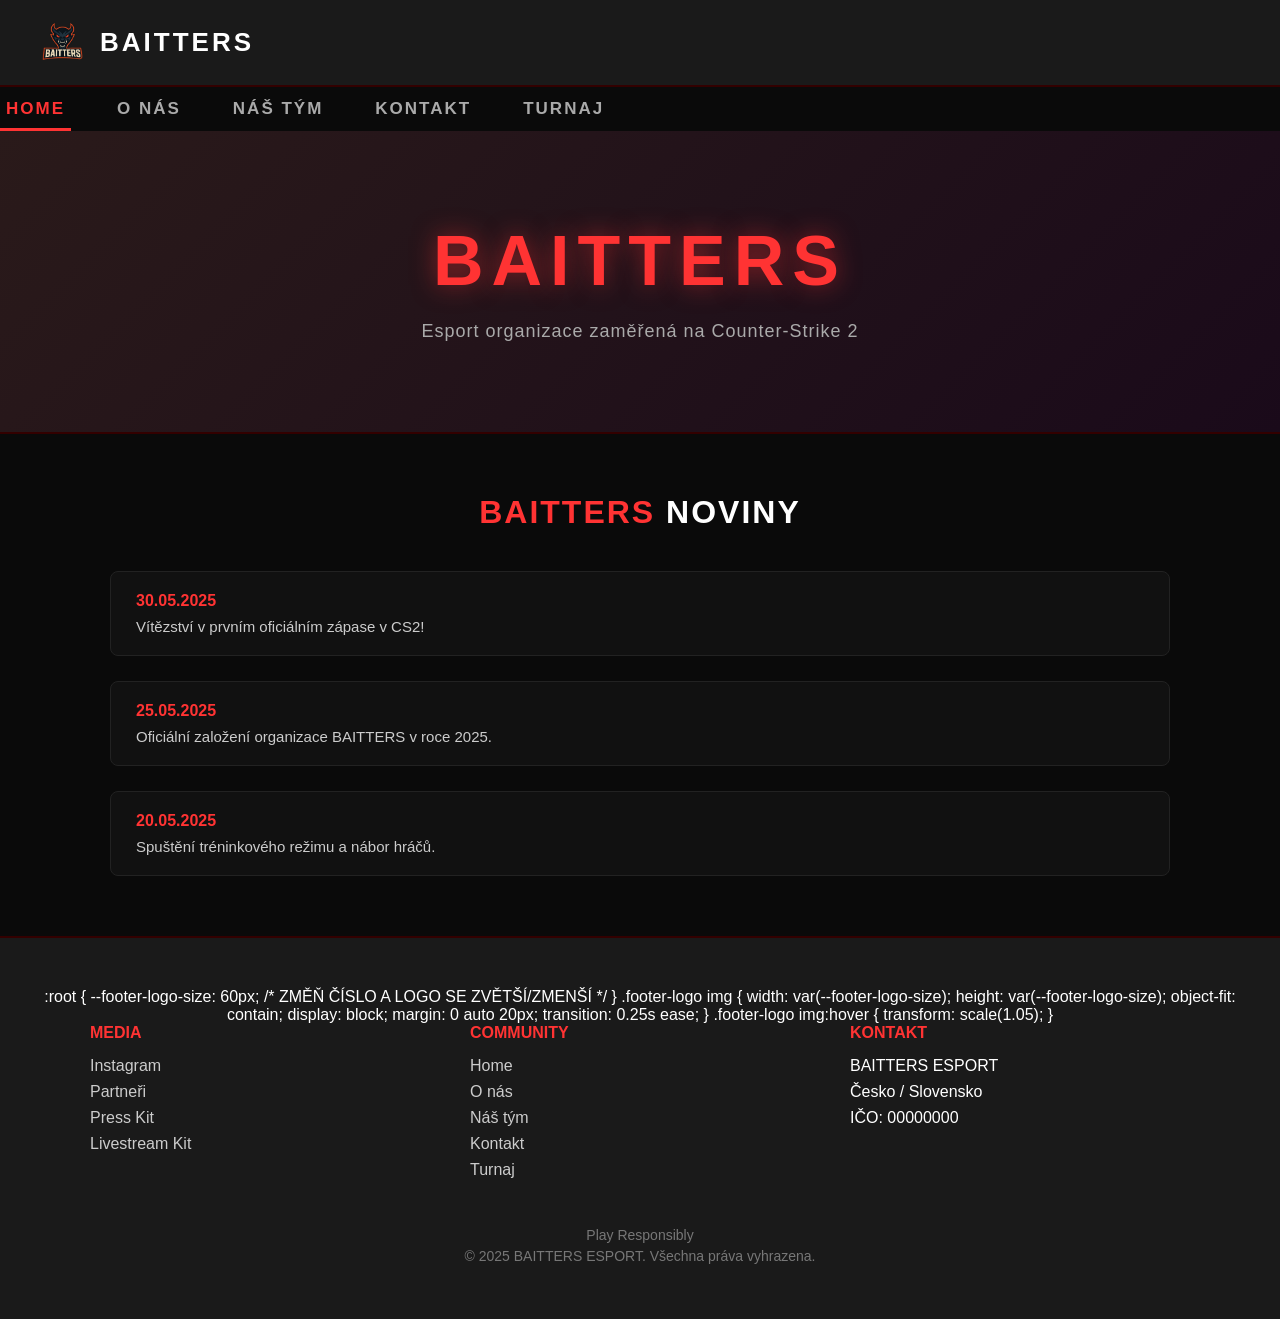
==== index.html @ f68f5445 "Update index.html" ====
<!DOCTYPE html>
<html lang="cs">
<head>
    <meta charset="UTF-8">
    <meta name="viewport" content="width=device-width, initial-scale=1.0">
    <title>BAITTERS – Esport Organizace</title>
    <link rel="stylesheet" href="style.css">
</head>
<body>

<!-- HLAVIČKA -->
<header class="top-header">
  <div class="header-left">
    <img src="1.png" class="header-logo" alt="BAITTERS Logo">
    <a href="index.html" class="header-name">BAITTERS</a>
  </div>
</header>

    <nav class="nav">
        <a href="index.html" class="active">Home</a>
        <a href="onas.html">O nás</a>
        <a href="tym.html">Náš tým</a>
        <a href="kontakt.html">Kontakt</a>
        <a href="turnaj.html">Turnaj</a>
    </nav>
</header>

<!-- HERO -->
<section class="hero">
    <div class="hero-content">
      
        <h1><span>BAITTERS</span></h1>
        <p>Esport organizace zaměřená na Counter‑Strike 2</p>
    </div>
</section>

<!-- NOVINY -->
<section class="news-section">
    <h2 class="news-title"><span>BAITTERS</span> NOVINY</h2>

    <div class="news-box">

        <div class="news-item">
            <h3>30.05.2025</h3>
            <p>Vítězství v prvním oficiálním zápase v CS2!</p>
        </div>

        <div class="news-item">
            <h3>25.05.2025</h3>
            <p>Oficiální založení organizace BAITTERS v roce 2025.</p>
        </div>

        <div class="news-item">
            <h3>20.05.2025</h3>
            <p>Spuštění tréninkového režimu a nábor hráčů.</p>
        </div>

    </div>
</section>
    
<!-- FOOTER -->
<footer class="footer">

:root {
    --footer-logo-size: 60px;   /* ZMĚŇ ČÍSLO A LOGO SE ZVĚTŠÍ/ZMENŠÍ */
}

.footer-logo img {
    width: var(--footer-logo-size);
    height: var(--footer-logo-size);
    object-fit: contain;
    display: block;
    margin: 0 auto 20px;
    transition: 0.25s ease;
}

.footer-logo img:hover {
    transform: scale(1.05);
}



  <div class="footer-columns">

    <div class="footer-col">
      <h3>MEDIA</h3>
      <p><a href="https://www.instagram.com/baitters_cs/" target="_blank">Instagram</a></p>
      <p><a href="#">Partneři</a></p>
      <p><a href="#">Press Kit</a></p>
      <p><a href="#">Livestream Kit</a></p>
    </div>

    <div class="footer-col">
      <h3>COMMUNITY</h3>
      <p><a href="index.html">Home</a></p>
      <p><a href="onas.html">O nás</a></p>
      <p><a href="tym.html">Náš tým</a></p>
      <p><a href="kontakt.html">Kontakt</a></p>
      <p><a href="turnaj.html">Turnaj</a></p>
    </div>

    <div class="footer-col">
      <h3>KONTAKT</h3>
      <p>BAITTERS ESPORT</p>
      <p>Česko / Slovensko</p>
      <p>IČO: 00000000</p>
    </div>

  </div>

  <div class="footer-bottom">
    <p>Play Responsibly</p>
    <p>© 2025 BAITTERS ESPORT. Všechna práva vyhrazena.</p>
  </div>

</footer>


</body>
</html>
---- style.css ----
/* RESET */
* {
    margin: 0;
    padding: 0;
    box-sizing: border-box;
}

body {
    background: #0a0a0a;
    color: #fff;
    font-family: -apple-system, BlinkMacSystemFont, 'Segoe UI', Roboto, sans-serif;
}

/* ----------------------------- */
/* HLAVIČKA */
/* ----------------------------- */

.top-header {
    background: #1a1a1a;
    padding: 20px 40px;
    display: flex;
    justify-content: space-between;
    align-items: center;
    border-bottom: 2px solid #330000;
}

.header-left {
    display: flex;
    align-items: center;
    gap: 15px;
}

.header-logo {
    width: 45px;     /* zvětšeno */
    height: 45px;    /* zvětšeno */
}

.header-name {
    font-size: 26px;       /* zvětšeno */
    font-weight: 900;
    letter-spacing: 3px;
    color: #fff;
    text-decoration: none;
}

/* NAVIGACE */
.nav {
    display: flex;
    gap: 40px; /* větší mezery */
}

.nav a {
    color: #aaa;
    text-decoration: none;
    font-size: 17px;        /* zvětšeno */
    font-weight: 800;
    letter-spacing: 2px;
    text-transform: uppercase;
    padding: 12px 6px;      /* větší klikací plocha */
    transition: 0.25s ease;
}

.nav a:hover {
    color: #ff3333;
    transform: translateY(-2px);
}

.nav a.active {
    color: #ff3333;
    border-bottom: 3px solid #ff3333;
    padding-bottom: 6px;
}

/* ----------------------------- */
/* HERO */
/* ----------------------------- */

.hero {
    background: linear-gradient(135deg, #2a1a1a 0%, #1a0a1a 100%);
    padding: 90px 30px;
    text-align: center;
    border-bottom: 2px solid #330000;
}

.hero h1 {
    font-size: 70px;
    font-weight: 900;
    color: #ff3333;
    letter-spacing: 8px;
    margin-bottom: 20px;
    text-shadow: 0 0 25px rgba(255, 51, 51, 0.5);
}

.hero p {
    font-size: 18px;
    color: #aaa;
    letter-spacing: 1px;
}

/* ----------------------------- */
/* NOVINY */
/* ----------------------------- */

.news-section {
    max-width: 1100px;
    margin: 60px auto;
    padding: 0 20px;
}

.news-title {
    text-align: center;
    font-size: 32px;
    font-weight: 900;
    margin-bottom: 40px;
    letter-spacing: 2px;
}

.news-title span {
    color: #ff3333;
}

.news-box {
    display: flex;
    flex-direction: column;
    gap: 25px;
}

.news-item {
    background: #111;
    border: 1px solid #222;
    padding: 20px 25px;
    border-radius: 8px;
    transition: 0.3s;
}

.news-item:hover {
    border-color: #ff3333;
    background: #1a1a1a;
}

.news-item h3 {
    font-size: 16px;
    color: #ff3333;
    margin-bottom: 8px;
}

.news-item p {
    font-size: 15px;
    color: #ccc;
}

/* ----------------------------- */
/* TURNAJOVÉ BANNERY */
/* ----------------------------- */

.tournaments-wrapper {
    max-width: 1100px;
    margin: 50px auto;
    padding: 0 20px;
    display: flex;
    flex-direction: column;
    gap: 25px;
}

.tournament-banner {
    background: #111;
    border: 1px solid #222;
    padding: 25px;
    border-radius: 10px;
    display: flex;
    justify-content: space-between;
    align-items: center;
    transition: 0.3s;
}

.tournament-banner:hover {
    border-color: #ff3333;
    background: #1a1a1a;
}

.tournament-left {
    display: flex;
    align-items: center;
    gap: 20px;
}

.tournament-icon {
    background: #ff3333;
    padding: 15px 20px;
    border-radius: 8px;
    font-weight: 900;
    font-size: 18px;
}

.tournament-text h3 {
    font-size: 20px;
    font-weight: 800;
}

.tournament-text p {
    font-size: 14px;
    color: #aaa;
}

.tournament-btn {
    background: #ff3333;
    color: white;
    border: none;
    padding: 12px 25px;
    border-radius: 6px;
    font-size: 12px;
    font-weight: 700;
    cursor: pointer;
    transition: 0.3s;
}

.tournament-btn:hover {
    background: #cc0000;
}

/* ----------------------------- */
/* PICK'EM BOX */
/* ----------------------------- */

.pickem-box {
    max-width: 900px;
    margin: 40px auto;
    background: #111;
    border: 1px solid #222;
    border-radius: 12px;
    padding: 35px;
    box-shadow: 0 0 25px rgba(0,0,0,0.4);
}

.pickem-title {
    text-align: center;
    font-size: 26px;
    font-weight: 900;
    color: #ff3333;
    margin-bottom: 30px;
}

.pickem-columns {
    display: grid;
    grid-template-columns: repeat(3, 1fr);
    gap: 25px;
    margin-bottom: 30px;
}

.pickem-col h3 {
    text-align: center;
    margin-bottom: 15px;
    font-size: 16px;
    color: #ff3333;
}

.pickem-slot {
    background: #1a1a1a;
    border: 2px dashed #333;
    border-radius: 6px;
    padding: 18px;
    min-height: 55px;
    display: flex;
    align-items: center;
    justify-content: center;
    cursor: pointer;
    transition: 0.3s;
}

.pickem-slot:hover {
    border-color: #ff3333;
    background: #2a1a1a;
}

.pickem-slot.drag-over {
    background: #ff3333;
    border-color: #ff3333;
}

.pickem-slot:empty::before {
    content: "Přetáhni tým";
    color: #666;
    font-size: 12px;
}

/* ----------------------------- */
/* TÝMY */
/* ----------------------------- */

.team-title {
    text-align: center;
    font-size: 18px;
    margin-bottom: 15px;
}

.team-list {
    display: grid;
    grid-template-columns: repeat(auto-fill, minmax(150px, 1fr));
    gap: 12px;
}

.team-btn {
    background: #1a1a1a;
    border: 1px solid #333;
    border-radius: 6px;
    padding: 15px;
    text-align: center;
    cursor: grab;
    transition: 0.3s;
}

.team-btn:hover {
    border-color: #ff3333;
    background: #2a1a1a;
}

.team-btn.dragging {
    opacity: 0.5;
    transform: scale(0.95);
}

/* ----------------------------- */
/* ULOŽIT */
/* ----------------------------- */

.save-btn {
    background: #ff3333;
    color: white;
    border: none;
    padding: 12px 30px;
    border-radius: 6px;
    font-size: 12px;
    font-weight: 700;
    cursor: pointer;
    display: block;
    margin: 25px auto 10px;
    transition: 0.3s;
}

.save-btn:hover {
    background: #cc0000;
}

.msg {
    text-align: center;
    color: #ff3333;
    font-size: 14px;
    margin-top: 10px;
}

/* ----------------------------- */
/* FOOTER — OPRAVENÝ A ZAROVNANÝ */
/* ----------------------------- */

:root {
    --footer-logo-size: 55px;   /* změň číslo a logo se zvětší/zmenší */
}

.footer {
    background: #1a1a1a;
    border-top: 2px solid #330000;
    padding: 50px 20px;
    text-align: center;
    margin-top: 60px;
}

.footer-logo img {
    width: var(--footer-logo-size);
    height: var(--footer-logo-size);
    margin-bottom: 20px;
    transition: 0.3s;
}

.footer-logo img:hover {
    transform: scale(1.05);
}

.footer-columns {
    max-width: 1100px;
    margin: 0 auto 40px;
    display: grid;
    grid-template-columns: repeat(3, 1fr);
    gap: 40px;
    text-align: left;
}

.footer-col h3 {
    font-size: 16px;
    font-weight: 800;
    color: #ff3333;
    margin-bottom: 15px;
}

.footer-col p {
    margin-bottom: 8px;
}

.footer-col a {
    color: #ccc;
    text-decoration: none;
    transition: 0.25s;
}

.footer-col a:hover {
    color: #ff3333;
    padding-left: 5px;
}

.footer-bottom {
    margin-top: 20px;
}

.footer-bottom p {
    color: #777;
    font-size: 14px;
    margin-bottom: 5px;
}

/* ----------------------------- */
/* TÝMOVÁ GRID */
/* ----------------------------- */

.team-section-title {
    text-align: center;
    font-size: 28px;
    font-weight: 900;
    color: #ff3333;
    margin: 40px 0 20px;
    letter-spacing: 3px;
}

.baitters-grid {
    display: grid;
    grid-template-columns: repeat(5, 1fr);
    gap: 20px;
    max-width: 1100px;
    margin: 0 auto 50px;
}

.baitters-grid img {
    width: 100%;
    height: 160px;
    object-fit: cover;
    border-radius: 8px;
    border: 2px solid #222;
    background: #111;
    transition: 0.3s;
}

.baitters-grid img:hover {
    border-color: #ff3333;
    transform: scale(1.03);
}
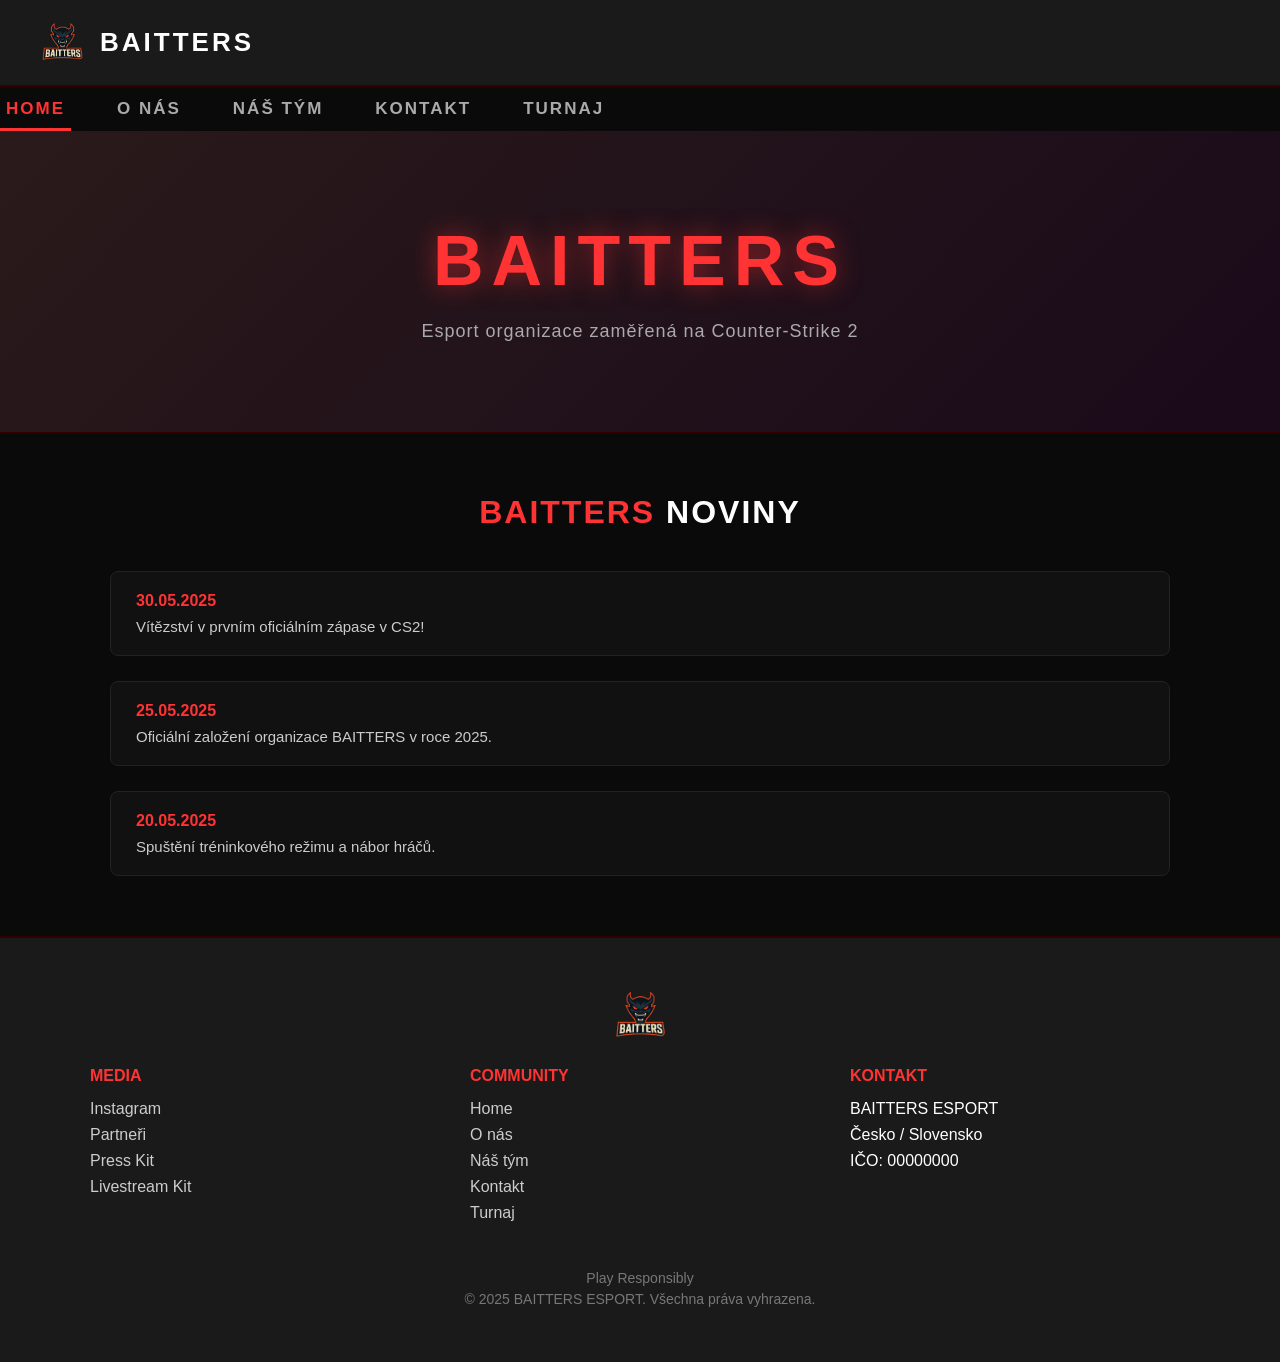
==== commit 92531ab5: "Update index.html" ====
--- a/index.html
+++ b/index.html
@@ -61,24 +61,9 @@
 <!-- FOOTER -->
 <footer class="footer">
 
-:root {
-    --footer-logo-size: 60px;   /* ZMĚŇ ČÍSLO A LOGO SE ZVĚTŠÍ/ZMENŠÍ */
-}
-
-.footer-logo img {
-    width: var(--footer-logo-size);
-    height: var(--footer-logo-size);
-    object-fit: contain;
-    display: block;
-    margin: 0 auto 20px;
-    transition: 0.25s ease;
-}
-
-.footer-logo img:hover {
-    transform: scale(1.05);
-}
-
-
+  <div class="footer-logo">
+    <img src="1.png" alt="BAITTERS Logo">
+  </div>
 
   <div class="footer-columns">
 
@@ -116,5 +101,6 @@
 </footer>
 
 
+
 </body>
 </html>
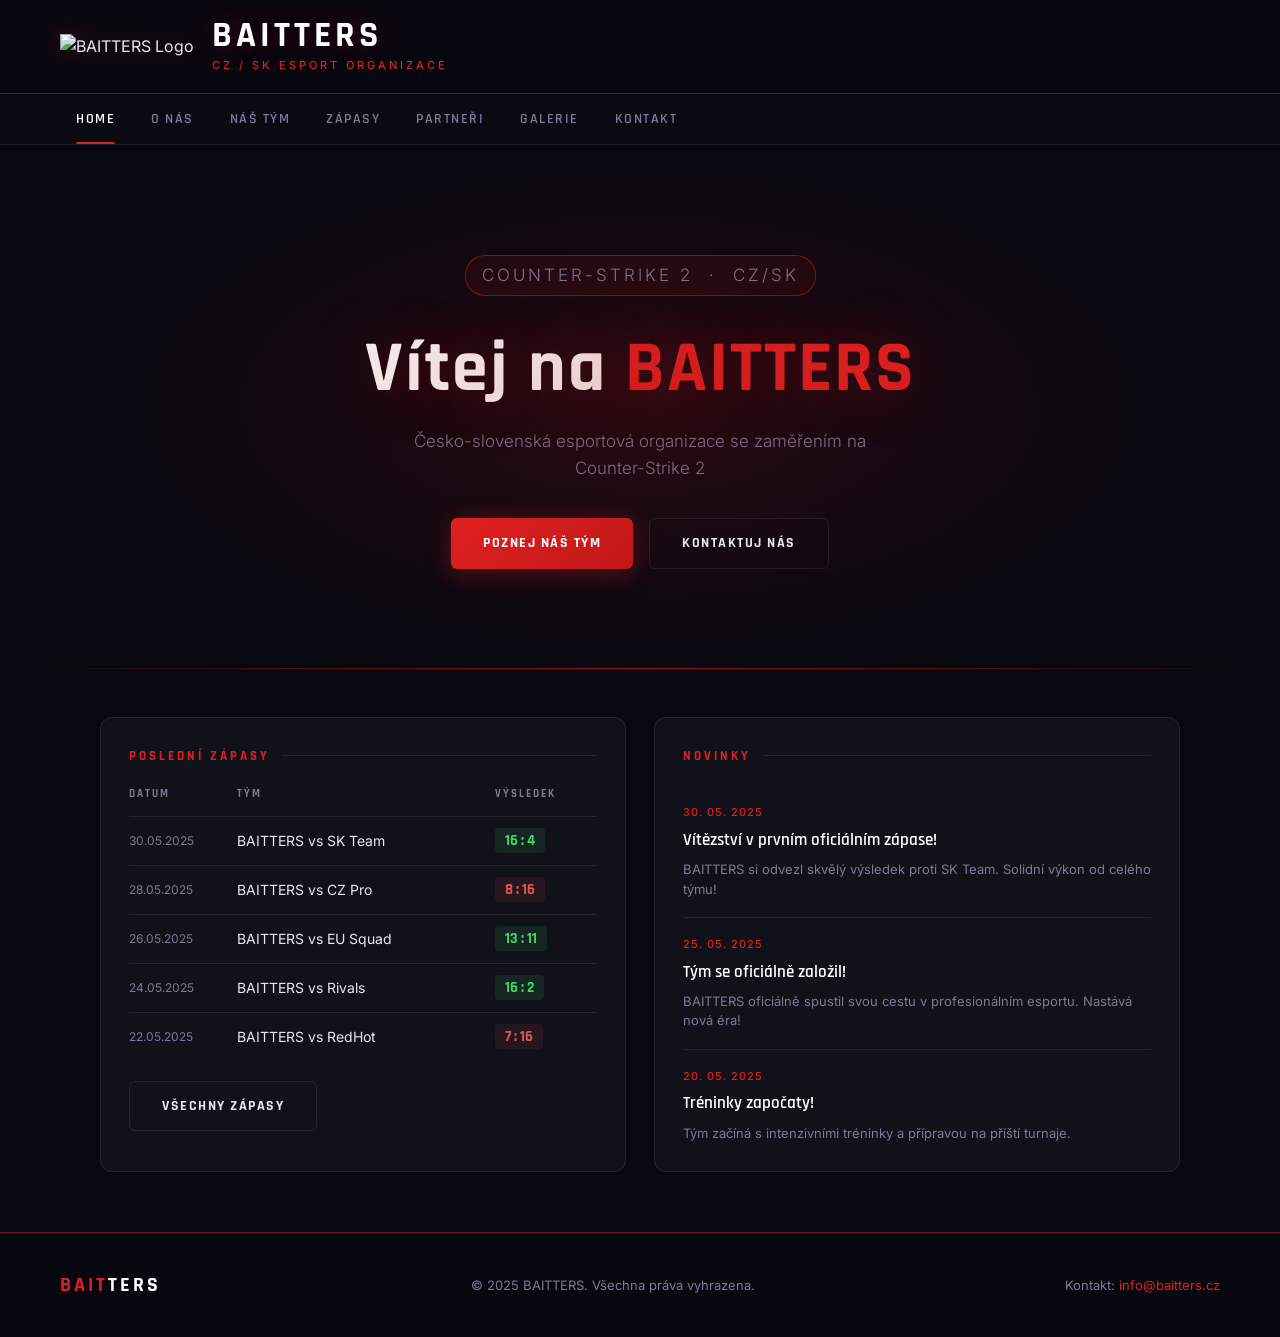
==== commit 5a1b0d8e: "Initial commit - BAITTERS esport web (modern redesign)" ====
--- a/index.html
+++ b/index.html
@@ -1,106 +1,124 @@
 <!DOCTYPE html>
 <html lang="cs">
 <head>
-    <meta charset="UTF-8">
-    <meta name="viewport" content="width=device-width, initial-scale=1.0">
-    <title>BAITTERS – Esport Organizace</title>
-    <link rel="stylesheet" href="style.css">
+  <meta charset="UTF-8">
+  <meta name="viewport" content="width=device-width, initial-scale=1.0">
+  <title>BAITTERS ESPORTS — Home</title>
+  <link rel="stylesheet" href="style.css">
 </head>
 <body>
 
 <!-- HLAVIČKA -->
 <header class="top-header">
-  <div class="header-left">
-    <img src="1.png" class="header-logo" alt="BAITTERS Logo">
-    <a href="index.html" class="header-name">BAITTERS</a>
+  <div class="logo-box">
+    <img src="logo.png" alt="BAITTERS Logo">
+  </div>
+  <div class="title-box">
+    <h1>BAITTERS</h1>
+    <p>CZ / SK Esport Organizace</p>
   </div>
 </header>
 
-    <nav class="nav">
-        <a href="index.html" class="active">Home</a>
-        <a href="onas.html">O nás</a>
-        <a href="tym.html">Náš tým</a>
-        <a href="kontakt.html">Kontakt</a>
-        <a href="turnaj.html">Turnaj</a>
-    </nav>
-</header>
+<!-- NAVIGACE -->
+<nav class="nav">
+  <a href="index.html" class="active">Home</a>
+  <a href="onas.html">O nás</a>
+  <a href="tym.html">Náš tým</a>
+  <a href="zapasy.html">Zápasy</a>
+  <a href="partneri.html">Partneři</a>
+  <a href="galerie.html">Galerie</a>
+  <a href="kontakt.html">Kontakt</a>
+</nav>
 
 <!-- HERO -->
-<section class="hero">
-    <div class="hero-content">
-      
-        <h1><span>BAITTERS</span></h1>
-        <p>Esport organizace zaměřená na Counter‑Strike 2</p>
+<section class="hero-section">
+  <div class="hero-content">
+    <p class="hero-label">Counter-Strike 2 &nbsp;·&nbsp; CZ/SK</p>
+    <h2>Vítej na <span>BAITTERS</span></h2>
+    <p>Česko-slovenská esportová organizace se zaměřením na Counter-Strike 2</p>
+    <div class="hero-buttons">
+      <a href="tym.html" class="btn btn-primary">Poznej náš tým</a>
+      <a href="kontakt.html" class="btn btn-secondary">Kontaktuj nás</a>
     </div>
+  </div>
 </section>
 
-<!-- NOVINY -->
-<section class="news-section">
-    <h2 class="news-title"><span>BAITTERS</span> NOVINY</h2>
+<!-- OBSAH — ZÁPASY + NOVINY -->
+<section class="main-content-layout">
 
-    <div class="news-box">
+  <!-- LEVÝ SLOUPEC — ZÁPASY -->
+  <div class="card">
+    <p class="section-title">Poslední zápasy</p>
+    <table class="matches-table">
+      <thead>
+        <tr>
+          <th>Datum</th>
+          <th>Tým</th>
+          <th>Výsledek</th>
+        </tr>
+      </thead>
+      <tbody>
+        <tr>
+          <td>30.05.2025</td>
+          <td>BAITTERS vs SK Team</td>
+          <td><span class="score-win">16 : 4</span></td>
+        </tr>
+        <tr>
+          <td>28.05.2025</td>
+          <td>BAITTERS vs CZ Pro</td>
+          <td><span class="score-loss">8 : 16</span></td>
+        </tr>
+        <tr>
+          <td>26.05.2025</td>
+          <td>BAITTERS vs EU Squad</td>
+          <td><span class="score-win">13 : 11</span></td>
+        </tr>
+        <tr>
+          <td>24.05.2025</td>
+          <td>BAITTERS vs Rivals</td>
+          <td><span class="score-win">16 : 2</span></td>
+        </tr>
+        <tr>
+          <td>22.05.2025</td>
+          <td>BAITTERS vs RedHot</td>
+          <td><span class="score-loss">7 : 16</span></td>
+        </tr>
+      </tbody>
+    </table>
+    <a href="zapasy.html" class="btn btn-secondary" style="margin-top:20px;">Všechny zápasy</a>
+  </div>
 
-        <div class="news-item">
-            <h3>30.05.2025</h3>
-            <p>Vítězství v prvním oficiálním zápase v CS2!</p>
-        </div>
+  <!-- PRAVÝ SLOUPEC — NOVINY -->
+  <div class="card">
+    <p class="section-title">Novinky</p>
 
-        <div class="news-item">
-            <h3>25.05.2025</h3>
-            <p>Oficiální založení organizace BAITTERS v roce 2025.</p>
-        </div>
+    <div class="news-item">
+      <div class="news-date">30. 05. 2025</div>
+      <h4>Vítězství v prvním oficiálním zápase!</h4>
+      <p>BAITTERS si odvezl skvělý výsledek proti SK Team. Solidní výkon od celého týmu!</p>
+    </div>
 
-        <div class="news-item">
-            <h3>20.05.2025</h3>
-            <p>Spuštění tréninkového režimu a nábor hráčů.</p>
-        </div>
+    <div class="news-item">
+      <div class="news-date">25. 05. 2025</div>
+      <h4>Tým se oficiálně založil!</h4>
+      <p>BAITTERS oficiálně spustil svou cestu v profesionálním esportu. Nastává nová éra!</p>
+    </div>
 
+    <div class="news-item">
+      <div class="news-date">20. 05. 2025</div>
+      <h4>Tréninky započaty!</h4>
+      <p>Tým začíná s intenzivními tréninky a přípravou na příští turnaje.</p>
     </div>
+  </div>
+
 </section>
-    
+
 <!-- FOOTER -->
 <footer class="footer">
-
-  <div class="footer-logo">
-    <img src="1.png" alt="BAITTERS Logo">
-  </div>
-
-  <div class="footer-columns">
-
-    <div class="footer-col">
-      <h3>MEDIA</h3>
-      <p><a href="https://www.instagram.com/baitters_cs/" target="_blank">Instagram</a></p>
-      <p><a href="#">Partneři</a></p>
-      <p><a href="#">Press Kit</a></p>
-      <p><a href="#">Livestream Kit</a></p>
-    </div>
-
-    <div class="footer-col">
-      <h3>COMMUNITY</h3>
-      <p><a href="index.html">Home</a></p>
-      <p><a href="onas.html">O nás</a></p>
-      <p><a href="tym.html">Náš tým</a></p>
-      <p><a href="kontakt.html">Kontakt</a></p>
-      <p><a href="turnaj.html">Turnaj</a></p>
-    </div>
-
-    <div class="footer-col">
-      <h3>KONTAKT</h3>
-      <p>BAITTERS ESPORT</p>
-      <p>Česko / Slovensko</p>
-      <p>IČO: 00000000</p>
-    </div>
-
-  </div>
-
-  <div class="footer-bottom">
-    <p>Play Responsibly</p>
-    <p>© 2025 BAITTERS ESPORT. Všechna práva vyhrazena.</p>
-  </div>
-
+  <div class="footer-brand"><span>BAIT</span>TERS</div>
+  <p>&copy; 2025 BAITTERS. Všechna práva vyhrazena.</p>
+  <p>Kontakt: <a href="mailto:info@baitters.cz">info@baitters.cz</a></p>
 </footer>
-
-
 
 </body>
 </html>
--- a/style.css
+++ b/style.css
@@ -1,453 +1,919 @@
-/* RESET */
-* {
-    margin: 0;
-    padding: 0;
-    box-sizing: border-box;
-}
+/* =============================================
+   BAITTERS ESPORTS — Modern Dark Theme
+   ============================================= */
+
+@import url('https://fonts.googleapis.com/css2?family=Rajdhani:wght@400;500;600;700&family=Inter:wght@300;400;500;600&display=swap');
+
+/* ---- RESET & BASE ---- */
+*, *::before, *::after {
+  margin: 0;
+  padding: 0;
+  box-sizing: border-box;
+}
+
+:root {
+  --red:        #e02020;
+  --red-dark:   #a01010;
+  --red-glow:   rgba(224, 32, 32, 0.35);
+  --bg:         #080810;
+  --bg-card:    rgba(255,255,255,0.04);
+  --bg-card-hv: rgba(255,255,255,0.08);
+  --border:     rgba(255,255,255,0.08);
+  --border-red: rgba(224,32,32,0.5);
+  --text:       #e8e8f0;
+  --text-muted: #7a7a9a;
+  --white:      #ffffff;
+}
+
+html { scroll-behavior: smooth; }
 
 body {
-    background: #0a0a0a;
-    color: #fff;
-    font-family: -apple-system, BlinkMacSystemFont, 'Segoe UI', Roboto, sans-serif;
-}
-
-/* ----------------------------- */
-/* HLAVIČKA */
-/* ----------------------------- */
-
+  font-family: 'Inter', 'Segoe UI', sans-serif;
+  background: var(--bg);
+  color: var(--text);
+  line-height: 1.6;
+  min-height: 100vh;
+  background-image:
+    radial-gradient(ellipse 80% 50% at 50% -20%, rgba(160,16,16,0.18) 0%, transparent 60%);
+}
+
+/* ---- SCROLLBAR ---- */
+::-webkit-scrollbar { width: 6px; }
+::-webkit-scrollbar-track { background: #0d0d18; }
+::-webkit-scrollbar-thumb { background: var(--red-dark); border-radius: 3px; }
+
+/* ---- HEADER ---- */
 .top-header {
-    background: #1a1a1a;
-    padding: 20px 40px;
-    display: flex;
-    justify-content: space-between;
-    align-items: center;
-    border-bottom: 2px solid #330000;
-}
-
-.header-left {
-    display: flex;
-    align-items: center;
-    gap: 15px;
-}
-
-.header-logo {
-    width: 45px;     /* zvětšeno */
-    height: 45px;    /* zvětšeno */
-}
-
-.header-name {
-    font-size: 26px;       /* zvětšeno */
-    font-weight: 900;
-    letter-spacing: 3px;
-    color: #fff;
-    text-decoration: none;
-}
-
-/* NAVIGACE */
+  display: flex;
+  align-items: center;
+  padding: 18px 60px;
+  background: rgba(8,8,16,0.85);
+  backdrop-filter: blur(12px);
+  border-bottom: 1px solid var(--border-red);
+  position: sticky;
+  top: 0;
+  z-index: 100;
+}
+
+.logo-box img {
+  height: 56px;
+  filter: drop-shadow(0 0 12px var(--red-glow));
+  transition: filter 0.3s;
+}
+.logo-box img:hover { filter: drop-shadow(0 0 22px rgba(224,32,32,0.7)); }
+
+.title-box { margin-left: 18px; }
+
+.title-box h1 {
+  font-family: 'Rajdhani', sans-serif;
+  font-size: 36px;
+  font-weight: 700;
+  color: var(--white);
+  letter-spacing: 4px;
+  line-height: 1;
+  text-shadow: 0 0 30px var(--red-glow);
+}
+
+.title-box p {
+  font-size: 11px;
+  font-weight: 500;
+  letter-spacing: 3px;
+  color: var(--red);
+  text-transform: uppercase;
+  margin-top: 3px;
+}
+
+/* ---- NAVIGATION ---- */
 .nav {
-    display: flex;
-    gap: 40px; /* větší mezery */
+  display: flex;
+  align-items: center;
+  padding: 0 60px;
+  gap: 4px;
+  background: rgba(12,12,20,0.9);
+  backdrop-filter: blur(8px);
+  border-bottom: 1px solid var(--border);
 }
 
 .nav a {
-    color: #aaa;
-    text-decoration: none;
-    font-size: 17px;        /* zvětšeno */
-    font-weight: 800;
-    letter-spacing: 2px;
-    text-transform: uppercase;
-    padding: 12px 6px;      /* větší klikací plocha */
-    transition: 0.25s ease;
-}
-
-.nav a:hover {
-    color: #ff3333;
-    transform: translateY(-2px);
-}
+  color: var(--text-muted);
+  text-decoration: none;
+  font-family: 'Rajdhani', sans-serif;
+  font-size: 14px;
+  font-weight: 600;
+  letter-spacing: 1.5px;
+  text-transform: uppercase;
+  padding: 14px 16px;
+  position: relative;
+  transition: color 0.25s;
+}
+
+.nav a::after {
+  content: '';
+  position: absolute;
+  bottom: 0;
+  left: 16px;
+  right: 16px;
+  height: 2px;
+  background: var(--red);
+  transform: scaleX(0);
+  transition: transform 0.25s ease;
+  border-radius: 2px 2px 0 0;
+}
+
+.nav a:hover { color: var(--white); }
+.nav a:hover::after { transform: scaleX(1); }
 
 .nav a.active {
-    color: #ff3333;
-    border-bottom: 3px solid #ff3333;
-    padding-bottom: 6px;
-}
-
-/* ----------------------------- */
-/* HERO */
-/* ----------------------------- */
-
-.hero {
-    background: linear-gradient(135deg, #2a1a1a 0%, #1a0a1a 100%);
-    padding: 90px 30px;
-    text-align: center;
-    border-bottom: 2px solid #330000;
-}
-
-.hero h1 {
-    font-size: 70px;
-    font-weight: 900;
-    color: #ff3333;
-    letter-spacing: 8px;
-    margin-bottom: 20px;
-    text-shadow: 0 0 25px rgba(255, 51, 51, 0.5);
-}
-
-.hero p {
-    font-size: 18px;
-    color: #aaa;
-    letter-spacing: 1px;
-}
-
-/* ----------------------------- */
-/* NOVINY */
-/* ----------------------------- */
-
-.news-section {
-    max-width: 1100px;
-    margin: 60px auto;
-    padding: 0 20px;
-}
-
-.news-title {
-    text-align: center;
-    font-size: 32px;
-    font-weight: 900;
-    margin-bottom: 40px;
-    letter-spacing: 2px;
-}
-
-.news-title span {
-    color: #ff3333;
-}
-
-.news-box {
-    display: flex;
-    flex-direction: column;
-    gap: 25px;
-}
-
+  color: var(--white);
+}
+.nav a.active::after { transform: scaleX(1); }
+
+/* ---- HERO ---- */
+.hero-section {
+  position: relative;
+  padding: 110px 60px 100px;
+  text-align: center;
+  overflow: hidden;
+}
+
+.hero-section::before {
+  content: '';
+  position: absolute;
+  inset: 0;
+  background:
+    radial-gradient(ellipse 60% 70% at 50% 50%, rgba(160,16,16,0.22) 0%, transparent 70%);
+  pointer-events: none;
+}
+
+.hero-section::after {
+  content: '';
+  position: absolute;
+  bottom: 0;
+  left: 0;
+  right: 0;
+  height: 1px;
+  background: linear-gradient(90deg, transparent, var(--red-dark), transparent);
+}
+
+.hero-label {
+  display: inline-block;
+  font-size: 11px;
+  font-weight: 600;
+  letter-spacing: 3px;
+  text-transform: uppercase;
+  color: var(--red);
+  border: 1px solid var(--border-red);
+  padding: 6px 16px;
+  border-radius: 20px;
+  margin-bottom: 24px;
+  background: rgba(224,32,32,0.07);
+}
+
+.hero-content h2 {
+  font-family: 'Rajdhani', sans-serif;
+  font-size: 72px;
+  font-weight: 700;
+  line-height: 1.05;
+  letter-spacing: 2px;
+  color: var(--white);
+  margin-bottom: 20px;
+  text-shadow: 0 0 60px var(--red-glow);
+}
+
+.hero-content h2 span { color: var(--red); }
+
+.hero-content p {
+  font-size: 17px;
+  color: var(--text-muted);
+  max-width: 520px;
+  margin: 0 auto 36px;
+  font-weight: 300;
+}
+
+.hero-buttons {
+  display: flex;
+  gap: 16px;
+  justify-content: center;
+  flex-wrap: wrap;
+}
+
+/* ---- BUTTONS ---- */
+.btn {
+  padding: 13px 32px;
+  border-radius: 6px;
+  font-family: 'Rajdhani', sans-serif;
+  font-size: 14px;
+  font-weight: 700;
+  letter-spacing: 1.5px;
+  text-transform: uppercase;
+  text-decoration: none;
+  display: inline-flex;
+  align-items: center;
+  gap: 8px;
+  cursor: pointer;
+  border: none;
+  transition: all 0.25s;
+  position: relative;
+  overflow: hidden;
+}
+
+.btn-primary {
+  background: linear-gradient(135deg, var(--red), #c01818);
+  color: #fff;
+  box-shadow: 0 4px 24px rgba(224,32,32,0.35);
+}
+.btn-primary:hover {
+  background: linear-gradient(135deg, #f03030, var(--red));
+  box-shadow: 0 6px 32px rgba(224,32,32,0.55);
+  transform: translateY(-2px);
+}
+
+.btn-secondary {
+  background: transparent;
+  color: var(--text);
+  border: 1px solid var(--border);
+}
+.btn-secondary:hover {
+  border-color: var(--red);
+  color: var(--red);
+  transform: translateY(-2px);
+}
+
+/* ---- MAIN 2-COLUMN LAYOUT ---- */
+.main-content-layout {
+  display: grid;
+  grid-template-columns: 1fr 1fr;
+  gap: 28px;
+  max-width: 1200px;
+  margin: 48px auto;
+  padding: 0 60px;
+}
+
+/* ---- SECTION TITLES ---- */
+.section-title {
+  font-family: 'Rajdhani', sans-serif;
+  font-size: 13px;
+  font-weight: 700;
+  letter-spacing: 3px;
+  text-transform: uppercase;
+  color: var(--red);
+  margin-bottom: 20px;
+  display: flex;
+  align-items: center;
+  gap: 12px;
+}
+.section-title::after {
+  content: '';
+  flex: 1;
+  height: 1px;
+  background: var(--border);
+}
+
+/* ---- CARD ---- */
+.card {
+  background: var(--bg-card);
+  border: 1px solid var(--border);
+  border-radius: 12px;
+  padding: 28px;
+  transition: border-color 0.25s, background 0.25s;
+}
+.card:hover {
+  border-color: var(--border-red);
+  background: var(--bg-card-hv);
+}
+
+/* ---- MATCHES TABLE ---- */
+.matches-table {
+  width: 100%;
+  border-collapse: collapse;
+  font-size: 14px;
+}
+
+.matches-table thead th {
+  font-family: 'Rajdhani', sans-serif;
+  font-size: 11px;
+  font-weight: 700;
+  letter-spacing: 2px;
+  text-transform: uppercase;
+  color: var(--text-muted);
+  padding: 0 0 12px;
+  text-align: left;
+  border-bottom: 1px solid var(--border);
+}
+
+.matches-table tbody tr {
+  border-bottom: 1px solid var(--border);
+  transition: background 0.2s;
+}
+.matches-table tbody tr:last-child { border-bottom: none; }
+.matches-table tbody tr:hover { background: rgba(255,255,255,0.03); }
+
+.matches-table tbody td {
+  padding: 12px 0;
+  color: var(--text);
+}
+
+.matches-table tbody td:first-child { color: var(--text-muted); font-size: 12px; }
+
+.score-win {
+  font-family: 'Rajdhani', sans-serif;
+  font-weight: 700;
+  font-size: 15px;
+  color: #3cd66e;
+  background: rgba(60,214,110,0.1);
+  padding: 3px 10px;
+  border-radius: 4px;
+}
+
+.score-loss {
+  font-family: 'Rajdhani', sans-serif;
+  font-weight: 700;
+  font-size: 15px;
+  color: #e05555;
+  background: rgba(224,85,85,0.1);
+  padding: 3px 10px;
+  border-radius: 4px;
+}
+
+/* ---- NEWS ---- */
 .news-item {
-    background: #111;
-    border: 1px solid #222;
-    padding: 20px 25px;
-    border-radius: 8px;
-    transition: 0.3s;
-}
-
-.news-item:hover {
-    border-color: #ff3333;
-    background: #1a1a1a;
-}
-
-.news-item h3 {
-    font-size: 16px;
-    color: #ff3333;
-    margin-bottom: 8px;
+  padding: 18px 0;
+  border-bottom: 1px solid var(--border);
+}
+.news-item:last-child { border-bottom: none; padding-bottom: 0; }
+.news-item:first-child { padding-top: 0; }
+
+.news-date {
+  font-size: 11px;
+  font-weight: 500;
+  letter-spacing: 1px;
+  color: var(--red);
+  margin-bottom: 5px;
+  text-transform: uppercase;
+}
+
+.news-item h4 {
+  font-family: 'Rajdhani', sans-serif;
+  font-size: 17px;
+  font-weight: 600;
+  color: var(--white);
+  margin-bottom: 6px;
 }
 
 .news-item p {
-    font-size: 15px;
-    color: #ccc;
-}
-
-/* ----------------------------- */
-/* TURNAJOVÉ BANNERY */
-/* ----------------------------- */
-
-.tournaments-wrapper {
-    max-width: 1100px;
-    margin: 50px auto;
-    padding: 0 20px;
-    display: flex;
-    flex-direction: column;
-    gap: 25px;
-}
-
-.tournament-banner {
-    background: #111;
-    border: 1px solid #222;
-    padding: 25px;
-    border-radius: 10px;
-    display: flex;
-    justify-content: space-between;
-    align-items: center;
-    transition: 0.3s;
-}
-
-.tournament-banner:hover {
-    border-color: #ff3333;
-    background: #1a1a1a;
-}
-
-.tournament-left {
-    display: flex;
-    align-items: center;
-    gap: 20px;
-}
-
-.tournament-icon {
-    background: #ff3333;
-    padding: 15px 20px;
-    border-radius: 8px;
-    font-weight: 900;
-    font-size: 18px;
-}
-
-.tournament-text h3 {
-    font-size: 20px;
-    font-weight: 800;
-}
-
-.tournament-text p {
-    font-size: 14px;
-    color: #aaa;
-}
-
-.tournament-btn {
-    background: #ff3333;
-    color: white;
-    border: none;
-    padding: 12px 25px;
-    border-radius: 6px;
-    font-size: 12px;
-    font-weight: 700;
-    cursor: pointer;
-    transition: 0.3s;
-}
-
-.tournament-btn:hover {
-    background: #cc0000;
-}
-
-/* ----------------------------- */
-/* PICK'EM BOX */
-/* ----------------------------- */
-
-.pickem-box {
-    max-width: 900px;
-    margin: 40px auto;
-    background: #111;
-    border: 1px solid #222;
-    border-radius: 12px;
-    padding: 35px;
-    box-shadow: 0 0 25px rgba(0,0,0,0.4);
-}
-
-.pickem-title {
-    text-align: center;
-    font-size: 26px;
-    font-weight: 900;
-    color: #ff3333;
-    margin-bottom: 30px;
-}
-
-.pickem-columns {
-    display: grid;
-    grid-template-columns: repeat(3, 1fr);
-    gap: 25px;
-    margin-bottom: 30px;
-}
-
-.pickem-col h3 {
-    text-align: center;
-    margin-bottom: 15px;
-    font-size: 16px;
-    color: #ff3333;
-}
-
-.pickem-slot {
-    background: #1a1a1a;
-    border: 2px dashed #333;
-    border-radius: 6px;
-    padding: 18px;
-    min-height: 55px;
-    display: flex;
-    align-items: center;
-    justify-content: center;
-    cursor: pointer;
-    transition: 0.3s;
-}
-
-.pickem-slot:hover {
-    border-color: #ff3333;
-    background: #2a1a1a;
-}
-
-.pickem-slot.drag-over {
-    background: #ff3333;
-    border-color: #ff3333;
-}
-
-.pickem-slot:empty::before {
-    content: "Přetáhni tým";
-    color: #666;
-    font-size: 12px;
-}
-
-/* ----------------------------- */
-/* TÝMY */
-/* ----------------------------- */
-
-.team-title {
-    text-align: center;
-    font-size: 18px;
-    margin-bottom: 15px;
-}
-
-.team-list {
-    display: grid;
-    grid-template-columns: repeat(auto-fill, minmax(150px, 1fr));
-    gap: 12px;
-}
-
-.team-btn {
-    background: #1a1a1a;
-    border: 1px solid #333;
-    border-radius: 6px;
-    padding: 15px;
-    text-align: center;
-    cursor: grab;
-    transition: 0.3s;
-}
-
-.team-btn:hover {
-    border-color: #ff3333;
-    background: #2a1a1a;
-}
-
-.team-btn.dragging {
-    opacity: 0.5;
-    transform: scale(0.95);
-}
-
-/* ----------------------------- */
-/* ULOŽIT */
-/* ----------------------------- */
-
-.save-btn {
-    background: #ff3333;
-    color: white;
-    border: none;
-    padding: 12px 30px;
-    border-radius: 6px;
-    font-size: 12px;
-    font-weight: 700;
-    cursor: pointer;
-    display: block;
-    margin: 25px auto 10px;
-    transition: 0.3s;
-}
-
-.save-btn:hover {
-    background: #cc0000;
-}
-
-.msg {
-    text-align: center;
-    color: #ff3333;
-    font-size: 14px;
-    margin-top: 10px;
-}
-
-/* ----------------------------- */
-/* FOOTER — OPRAVENÝ A ZAROVNANÝ */
-/* ----------------------------- */
-
-:root {
-    --footer-logo-size: 55px;   /* změň číslo a logo se zvětší/zmenší */
-}
-
+  font-size: 13px;
+  color: var(--text-muted);
+  line-height: 1.5;
+}
+
+/* ---- GENERAL MAIN-CONTENT ---- */
+.main-content {
+  padding: 48px 60px;
+  max-width: 1200px;
+  margin: 0 auto;
+}
+
+.main-content h2 {
+  font-family: 'Rajdhani', sans-serif;
+  font-size: 38px;
+  font-weight: 700;
+  letter-spacing: 1px;
+  color: var(--white);
+  margin-bottom: 32px;
+  position: relative;
+  padding-bottom: 14px;
+}
+.main-content h2::after {
+  content: '';
+  position: absolute;
+  bottom: 0;
+  left: 0;
+  width: 48px;
+  height: 3px;
+  background: var(--red);
+  border-radius: 2px;
+}
+
+/* ---- CONTENT BOX ---- */
+.content-box {
+  background: var(--bg-card);
+  border: 1px solid var(--border);
+  border-left: 3px solid var(--red);
+  border-radius: 8px;
+  padding: 24px;
+  margin-bottom: 20px;
+}
+.content-box h3 {
+  font-family: 'Rajdhani', sans-serif;
+  font-size: 18px;
+  font-weight: 700;
+  color: var(--red);
+  margin-bottom: 10px;
+  letter-spacing: 1px;
+}
+.content-box p { color: var(--text-muted); font-size: 14px; }
+.content-box a { color: var(--red); text-decoration: none; }
+.content-box a:hover { text-decoration: underline; }
+
+/* ---- GALLERY ---- */
+.gallery-grid {
+  display: grid;
+  grid-template-columns: repeat(auto-fill, minmax(240px, 1fr));
+  gap: 16px;
+  margin-top: 24px;
+}
+
+.gallery-item {
+  background: var(--bg-card);
+  border: 1px solid var(--border);
+  border-radius: 10px;
+  height: 220px;
+  display: flex;
+  align-items: center;
+  justify-content: center;
+  font-size: 44px;
+  color: var(--text-muted);
+  transition: border-color 0.25s, transform 0.25s;
+  cursor: pointer;
+}
+.gallery-item:hover {
+  border-color: var(--border-red);
+  transform: scale(1.02);
+}
+
+/* ---- CONTACT ---- */
+.contact-section {
+  display: grid;
+  grid-template-columns: repeat(auto-fit, minmax(280px, 1fr));
+  gap: 24px;
+  margin-top: 32px;
+}
+
+.contact-box {
+  background: var(--bg-card);
+  border: 1px solid var(--border);
+  border-radius: 12px;
+  padding: 28px;
+  transition: border-color 0.25s;
+}
+.contact-box:hover { border-color: var(--border-red); }
+
+.contact-box h3 {
+  font-family: 'Rajdhani', sans-serif;
+  font-size: 18px;
+  font-weight: 700;
+  color: var(--white);
+  margin-bottom: 14px;
+  display: flex;
+  align-items: center;
+  gap: 10px;
+}
+
+.contact-box p { font-size: 14px; color: var(--text-muted); }
+.contact-box a { color: var(--red); text-decoration: none; }
+.contact-box a:hover { text-decoration: underline; }
+
+.contact-form {
+  display: flex;
+  flex-direction: column;
+  gap: 12px;
+}
+
+.contact-form input,
+.contact-form textarea {
+  background: rgba(255,255,255,0.04);
+  border: 1px solid var(--border);
+  border-radius: 8px;
+  color: var(--text);
+  padding: 12px 16px;
+  font-family: 'Inter', sans-serif;
+  font-size: 14px;
+  transition: border-color 0.2s, background 0.2s;
+  resize: vertical;
+}
+.contact-form input::placeholder,
+.contact-form textarea::placeholder { color: var(--text-muted); }
+
+.contact-form input:focus,
+.contact-form textarea:focus {
+  outline: none;
+  border-color: var(--red);
+  background: rgba(255,255,255,0.06);
+}
+
+/* ---- TEAM GRID ---- */
+.team-section {
+  padding: 48px 60px;
+}
+.team-section h2 {
+  font-family: 'Rajdhani', sans-serif;
+  font-size: 38px;
+  font-weight: 700;
+  color: var(--white);
+  margin-bottom: 32px;
+  position: relative;
+  padding-bottom: 14px;
+}
+.team-section h2::after {
+  content: '';
+  position: absolute;
+  bottom: 0;
+  left: 0;
+  width: 48px;
+  height: 3px;
+  background: var(--red);
+  border-radius: 2px;
+}
+
+.team-grid {
+  display: grid;
+  grid-template-columns: repeat(auto-fill, minmax(260px, 1fr));
+  gap: 24px;
+}
+
+.player {
+  background: var(--bg-card);
+  border: 1px solid var(--border);
+  border-radius: 12px;
+  overflow: hidden;
+  transition: border-color 0.25s, transform 0.3s;
+}
+.player:hover {
+  border-color: var(--border-red);
+  transform: translateY(-6px);
+}
+
+.player-top {
+  background: var(--red);
+  color: #fff;
+  text-align: center;
+  padding: 8px;
+  font-family: 'Rajdhani', sans-serif;
+  font-size: 13px;
+  font-weight: 700;
+  letter-spacing: 2px;
+  text-transform: uppercase;
+}
+
+.player-photo {
+  width: 100%;
+  height: 260px;
+  object-fit: contain;
+  background: rgba(160,16,16,0.1);
+}
+
+.player-info {
+  padding: 20px;
+}
+.player-info h3 {
+  font-family: 'Rajdhani', sans-serif;
+  font-size: 20px;
+  color: var(--red);
+  margin-bottom: 8px;
+  font-weight: 700;
+}
+.player-info p {
+  font-size: 13px;
+  color: var(--text-muted);
+  margin: 4px 0;
+}
+
+/* ---- FOOTER ---- */
 .footer {
-    background: #1a1a1a;
-    border-top: 2px solid #330000;
-    padding: 50px 20px;
-    text-align: center;
-    margin-top: 60px;
-}
-
-.footer-logo img {
-    width: var(--footer-logo-size);
-    height: var(--footer-logo-size);
-    margin-bottom: 20px;
-    transition: 0.3s;
-}
-
-.footer-logo img:hover {
-    transform: scale(1.05);
-}
-
-.footer-columns {
-    max-width: 1100px;
-    margin: 0 auto 40px;
-    display: grid;
-    grid-template-columns: repeat(3, 1fr);
-    gap: 40px;
-    text-align: left;
-}
-
-.footer-col h3 {
-    font-size: 16px;
-    font-weight: 800;
-    color: #ff3333;
-    margin-bottom: 15px;
-}
-
-.footer-col p {
-    margin-bottom: 8px;
-}
-
-.footer-col a {
-    color: #ccc;
-    text-decoration: none;
-    transition: 0.25s;
-}
-
-.footer-col a:hover {
-    color: #ff3333;
-    padding-left: 5px;
-}
-
-.footer-bottom {
-    margin-top: 20px;
-}
-
-.footer-bottom p {
-    color: #777;
-    font-size: 14px;
-    margin-bottom: 5px;
-}
-
-/* ----------------------------- */
-/* TÝMOVÁ GRID */
-/* ----------------------------- */
-
-.team-section-title {
-    text-align: center;
-    font-size: 28px;
-    font-weight: 900;
-    color: #ff3333;
-    margin: 40px 0 20px;
-    letter-spacing: 3px;
-}
-
-.baitters-grid {
-    display: grid;
-    grid-template-columns: repeat(5, 1fr);
-    gap: 20px;
-    max-width: 1100px;
-    margin: 0 auto 50px;
-}
-
-.baitters-grid img {
-    width: 100%;
-    height: 160px;
-    object-fit: cover;
-    border-radius: 8px;
-    border: 2px solid #222;
-    background: #111;
-    transition: 0.3s;
-}
-
-.baitters-grid img:hover {
-    border-color: #ff3333;
-    transform: scale(1.03);
-}
+  background: rgba(8,8,16,0.95);
+  border-top: 1px solid var(--border-red);
+  padding: 36px 60px;
+  margin-top: 60px;
+  display: flex;
+  align-items: center;
+  justify-content: space-between;
+  flex-wrap: wrap;
+  gap: 12px;
+}
+
+.footer-brand {
+  font-family: 'Rajdhani', sans-serif;
+  font-size: 20px;
+  font-weight: 700;
+  color: var(--white);
+  letter-spacing: 3px;
+}
+.footer-brand span { color: var(--red); }
+
+.footer p {
+  font-size: 13px;
+  color: var(--text-muted);
+}
+.footer a { color: var(--red); text-decoration: none; }
+.footer a:hover { text-decoration: underline; }
+
+/* ---- RESPONSIVE ---- */
+@media (max-width: 900px) {
+  .main-content-layout { grid-template-columns: 1fr; padding: 0 24px; }
+  .main-content { padding: 32px 24px; }
+  .team-section { padding: 32px 24px; }
+  .top-header { padding: 14px 24px; }
+  .nav { padding: 0 12px; gap: 0; overflow-x: auto; }
+  .hero-section { padding: 64px 24px 56px; }
+  .hero-content h2 { font-size: 46px; }
+  .footer { padding: 28px 24px; }
+}
+
+@media (max-width: 600px) {
+  .top-header { flex-direction: column; gap: 10px; text-align: center; }
+  .title-box { margin-left: 0; }
+  .title-box h1 { font-size: 28px; }
+  .hero-content h2 { font-size: 36px; }
+  .hero-buttons { flex-direction: column; align-items: center; }
+  .nav a { font-size: 12px; padding: 12px 10px; }
+  .footer { flex-direction: column; text-align: center; }
+}
+
+/* =============================================
+   ZÁPASY — statistiky & badge
+   ============================================= */
+
+.match-stats-row {
+  display: grid;
+  grid-template-columns: repeat(4, 1fr);
+  gap: 16px;
+  margin-bottom: 28px;
+}
+
+.stat-box {
+  background: var(--bg-card);
+  border: 1px solid var(--border);
+  border-radius: 10px;
+  padding: 20px;
+  text-align: center;
+  transition: border-color 0.25s;
+}
+.stat-box:hover { border-color: var(--border-red); }
+
+.stat-box.stat-win  { border-color: rgba(60,214,110,0.3); }
+.stat-box.stat-loss { border-color: rgba(224,85,85,0.3); }
+
+.stat-number {
+  font-family: 'Rajdhani', sans-serif;
+  font-size: 38px;
+  font-weight: 700;
+  color: var(--white);
+  line-height: 1;
+}
+.stat-box.stat-win  .stat-number { color: #3cd66e; }
+.stat-box.stat-loss .stat-number { color: #e05555; }
+
+.stat-label {
+  font-size: 11px;
+  font-weight: 600;
+  letter-spacing: 2px;
+  text-transform: uppercase;
+  color: var(--text-muted);
+  margin-top: 6px;
+}
+
+.match-badge {
+  font-family: 'Rajdhani', sans-serif;
+  font-size: 12px;
+  font-weight: 700;
+  letter-spacing: 1px;
+  text-transform: uppercase;
+  padding: 3px 10px;
+  border-radius: 4px;
+}
+.match-badge.win  { background: rgba(60,214,110,0.12); color: #3cd66e; border: 1px solid rgba(60,214,110,0.25); }
+.match-badge.loss { background: rgba(224,85,85,0.12);  color: #e05555; border: 1px solid rgba(224,85,85,0.25); }
+
+@media (max-width: 700px) {
+  .match-stats-row { grid-template-columns: repeat(2, 1fr); }
+}
+
+/* =============================================
+   TÝM — player karty
+   ============================================= */
+
+.team-grid {
+  display: grid;
+  grid-template-columns: repeat(auto-fill, minmax(200px, 1fr));
+  gap: 20px;
+}
+
+.player-card {
+  background: var(--bg-card);
+  border: 1px solid var(--border);
+  border-radius: 14px;
+  overflow: hidden;
+  transition: border-color 0.25s, transform 0.3s;
+  display: flex;
+  flex-direction: column;
+}
+.player-card:hover {
+  border-color: var(--border-red);
+  transform: translateY(-6px);
+}
+
+.player-card-header {
+  padding: 14px 16px 0;
+  display: flex;
+  justify-content: flex-end;
+}
+
+.player-role {
+  font-family: 'Rajdhani', sans-serif;
+  font-size: 11px;
+  font-weight: 700;
+  letter-spacing: 2px;
+  text-transform: uppercase;
+  padding: 4px 10px;
+  border-radius: 20px;
+}
+
+.role-igl     { background: rgba(224,32,32,0.15);  color: #e02020; border: 1px solid rgba(224,32,32,0.35); }
+.role-awp     { background: rgba(130,80,255,0.15); color: #a060ff; border: 1px solid rgba(130,80,255,0.35); }
+.role-entry   { background: rgba(255,140,0,0.15);  color: #ff8c00; border: 1px solid rgba(255,140,0,0.35); }
+.role-lurker  { background: rgba(0,180,200,0.12);  color: #00c8dc; border: 1px solid rgba(0,180,200,0.3); }
+.role-support { background: rgba(60,214,110,0.12); color: #3cd66e; border: 1px solid rgba(60,214,110,0.3); }
+
+.player-avatar {
+  position: relative;
+  width: 100px;
+  height: 100px;
+  margin: 16px auto 0;
+  border-radius: 50%;
+  overflow: hidden;
+  border: 2px solid var(--border-red);
+  background: rgba(160,16,16,0.1);
+  display: flex;
+  align-items: center;
+  justify-content: center;
+}
+
+.player-avatar img {
+  width: 100%;
+  height: 100%;
+  object-fit: cover;
+  position: absolute;
+  inset: 0;
+}
+
+.avatar-placeholder {
+  font-family: 'Rajdhani', sans-serif;
+  font-size: 28px;
+  font-weight: 700;
+  color: var(--border-red);
+  z-index: 1;
+}
+
+.player-card-body {
+  padding: 16px;
+  text-align: center;
+  flex: 1;
+  display: flex;
+  flex-direction: column;
+  align-items: center;
+}
+
+.player-nick {
+  font-family: 'Rajdhani', sans-serif;
+  font-size: 20px;
+  font-weight: 700;
+  color: var(--white);
+  letter-spacing: 1px;
+  margin: 0;
+}
+
+.player-real {
+  font-size: 12px;
+  color: var(--text-muted);
+  margin-top: 3px;
+}
+
+.player-divider {
+  width: 32px;
+  height: 2px;
+  background: var(--red);
+  border-radius: 2px;
+  margin: 14px 0;
+  opacity: 0.6;
+}
+
+.player-stats {
+  display: flex;
+  gap: 20px;
+  justify-content: center;
+  width: 100%;
+}
+
+.pstat {
+  display: flex;
+  flex-direction: column;
+  align-items: center;
+}
+
+.pstat-val {
+  font-family: 'Rajdhani', sans-serif;
+  font-size: 18px;
+  font-weight: 700;
+  color: var(--white);
+}
+
+.pstat-lbl {
+  font-size: 10px;
+  font-weight: 600;
+  letter-spacing: 1px;
+  text-transform: uppercase;
+  color: var(--text-muted);
+  margin-top: 2px;
+}
+
+/* =============================================
+   TÝM — přepínač Maine / Academy
+   ============================================= */
+
+.team-tabs {
+  display: flex;
+  gap: 8px;
+  margin-bottom: 32px;
+}
+
+.team-tab {
+  display: flex;
+  align-items: center;
+  gap: 8px;
+  background: var(--bg-card);
+  border: 1px solid var(--border);
+  border-radius: 8px;
+  color: var(--text-muted);
+  font-family: 'Rajdhani', sans-serif;
+  font-size: 14px;
+  font-weight: 700;
+  letter-spacing: 2px;
+  text-transform: uppercase;
+  padding: 10px 22px;
+  cursor: pointer;
+  transition: all 0.2s;
+}
+
+.team-tab:hover {
+  color: var(--white);
+  border-color: var(--border-red);
+}
+
+.team-tab.active {
+  background: rgba(255,255,255,0.06);
+  color: var(--white);
+  border-color: var(--border-red);
+}
+
+.tab-dot {
+  width: 8px;
+  height: 8px;
+  border-radius: 50%;
+  display: inline-block;
+}
+.dot-maine   { background: var(--red); box-shadow: 0 0 8px var(--red-glow); }
+.dot-academy { background: #3c9bff;    box-shadow: 0 0 8px rgba(60,155,255,0.5); }
+
+/* Roster header */
+.team-roster-header {
+  display: flex;
+  align-items: center;
+  gap: 16px;
+  margin-bottom: 24px;
+}
+
+.roster-badge {
+  font-family: 'Rajdhani', sans-serif;
+  font-size: 12px;
+  font-weight: 700;
+  letter-spacing: 3px;
+  text-transform: uppercase;
+  padding: 5px 14px;
+  border-radius: 4px;
+}
+.badge-maine   { background: rgba(224,32,32,0.15);  color: var(--red);  border: 1px solid var(--border-red); }
+.badge-academy { background: rgba(60,155,255,0.12); color: #3c9bff;     border: 1px solid rgba(60,155,255,0.35); }
+
+.roster-desc {
+  font-size: 13px;
+  color: var(--text-muted);
+}
+
+/* Academy karty — modrý akcent */
+.player-card.academy {
+  border-color: rgba(60,155,255,0.15);
+}
+.player-card.academy:hover {
+  border-color: rgba(60,155,255,0.45);
+}
+.player-card.academy .player-avatar {
+  border-color: rgba(60,155,255,0.45);
+  background: rgba(60,155,255,0.06);
+}
+.player-card.academy .avatar-placeholder {
+  color: rgba(60,155,255,0.7);
+}
+
+.divider-academy {
+  background: #3c9bff !important;
+}
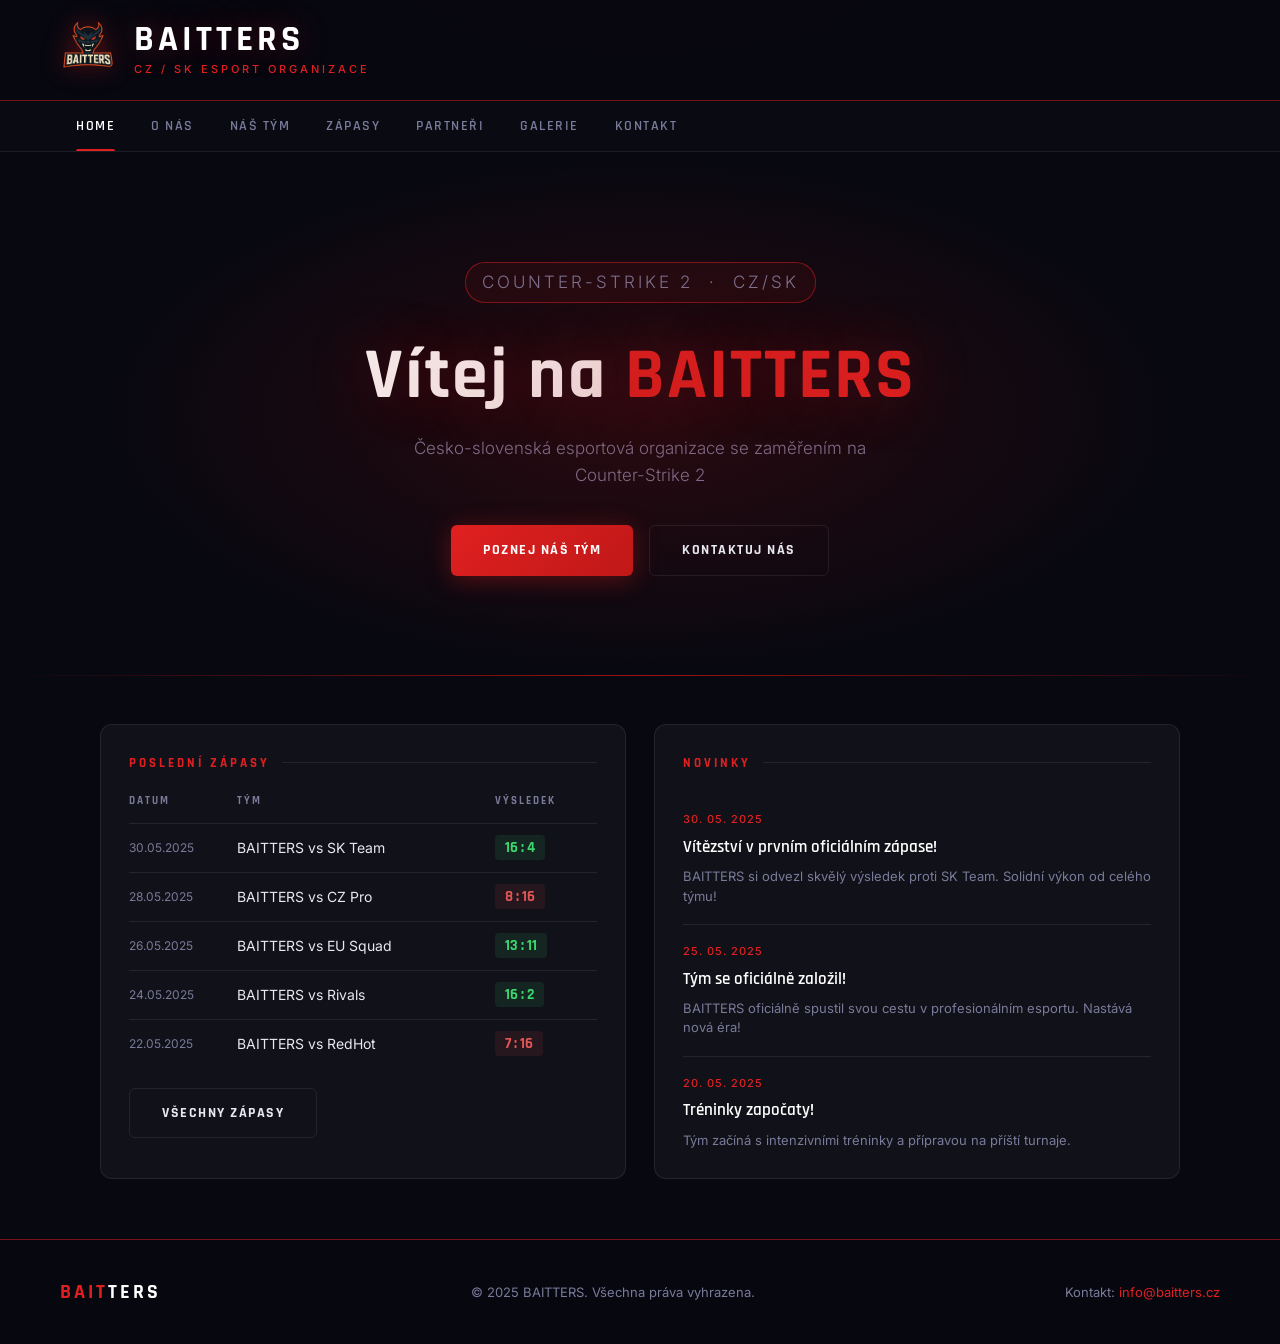
==== commit df564873: "Add logo (1.png) and player placeholder (2.png), fix image paths" ====
--- a/index.html
+++ b/index.html
@@ -1,4 +1,4 @@
-<!DOCTYPE html>
+﻿<!DOCTYPE html>
 <html lang="cs">
 <head>
   <meta charset="UTF-8">
@@ -11,7 +11,7 @@
 <!-- HLAVIČKA -->
 <header class="top-header">
   <div class="logo-box">
-    <img src="logo.png" alt="BAITTERS Logo">
+    <img src="1.png" alt="BAITTERS Logo">
   </div>
   <div class="title-box">
     <h1>BAITTERS</h1>
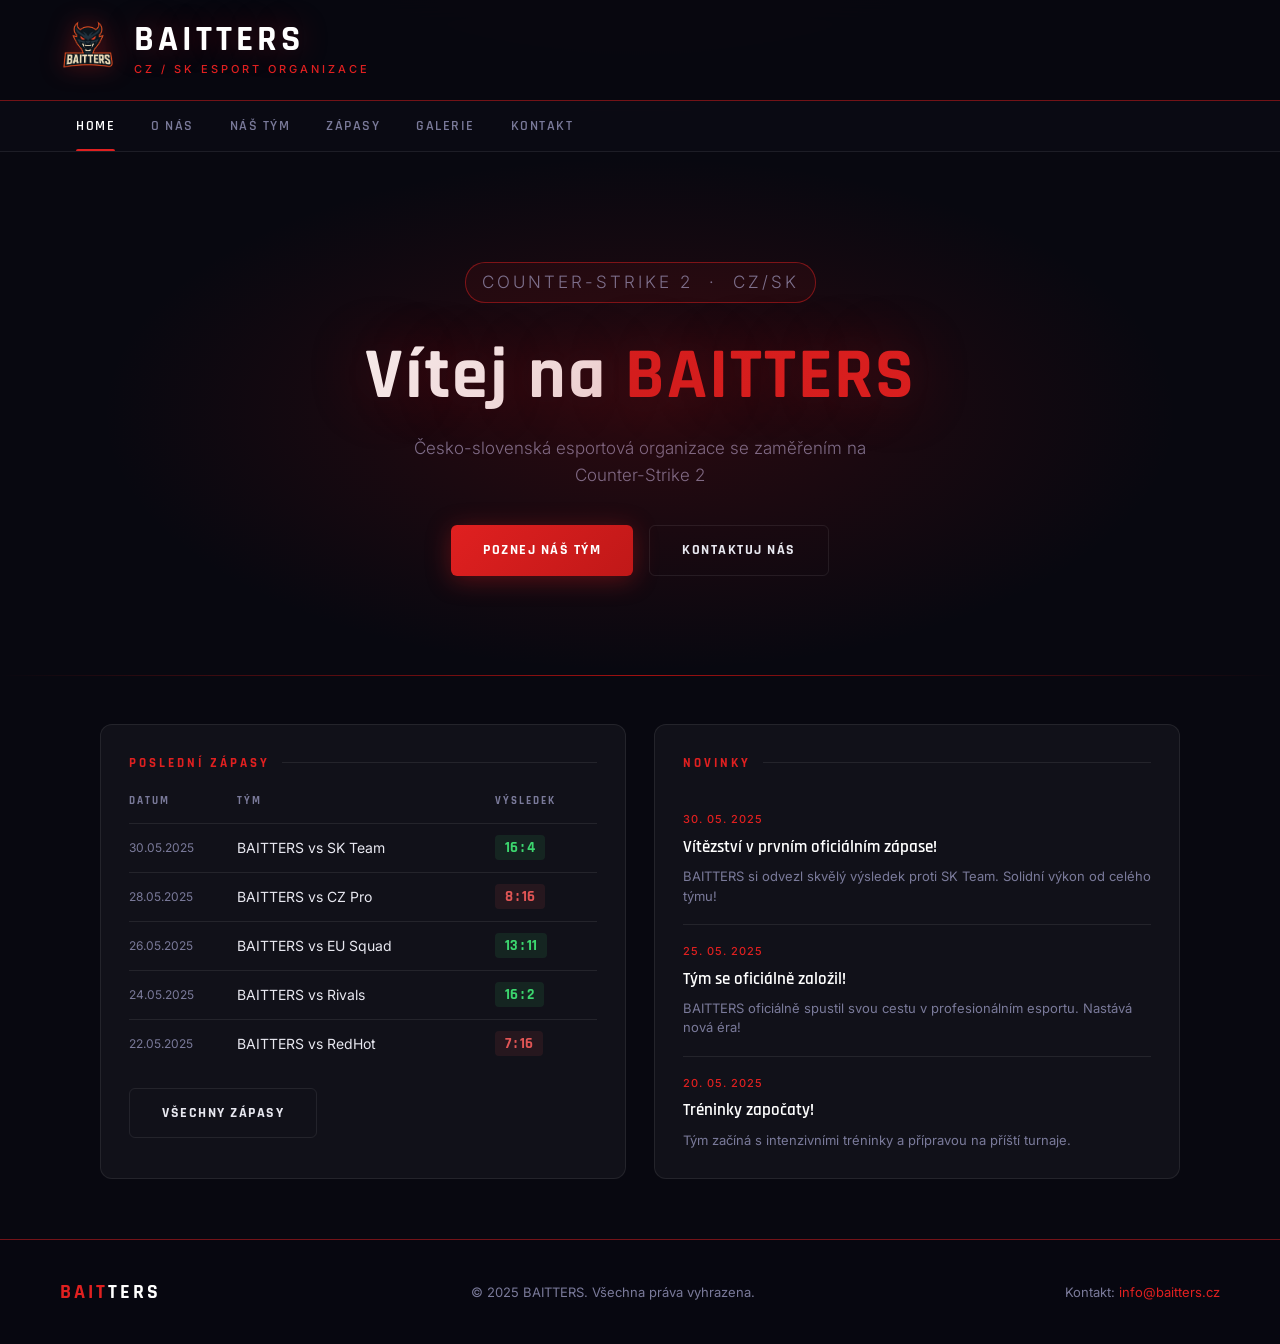
==== commit 41560c42: "Remove partneri section from nav and delete partneri.html" ====
--- a/index.html
+++ b/index.html
@@ -25,7 +25,6 @@
   <a href="onas.html">O nás</a>
   <a href="tym.html">Náš tým</a>
   <a href="zapasy.html">Zápasy</a>
-  <a href="partneri.html">Partneři</a>
   <a href="galerie.html">Galerie</a>
   <a href="kontakt.html">Kontakt</a>
 </nav>
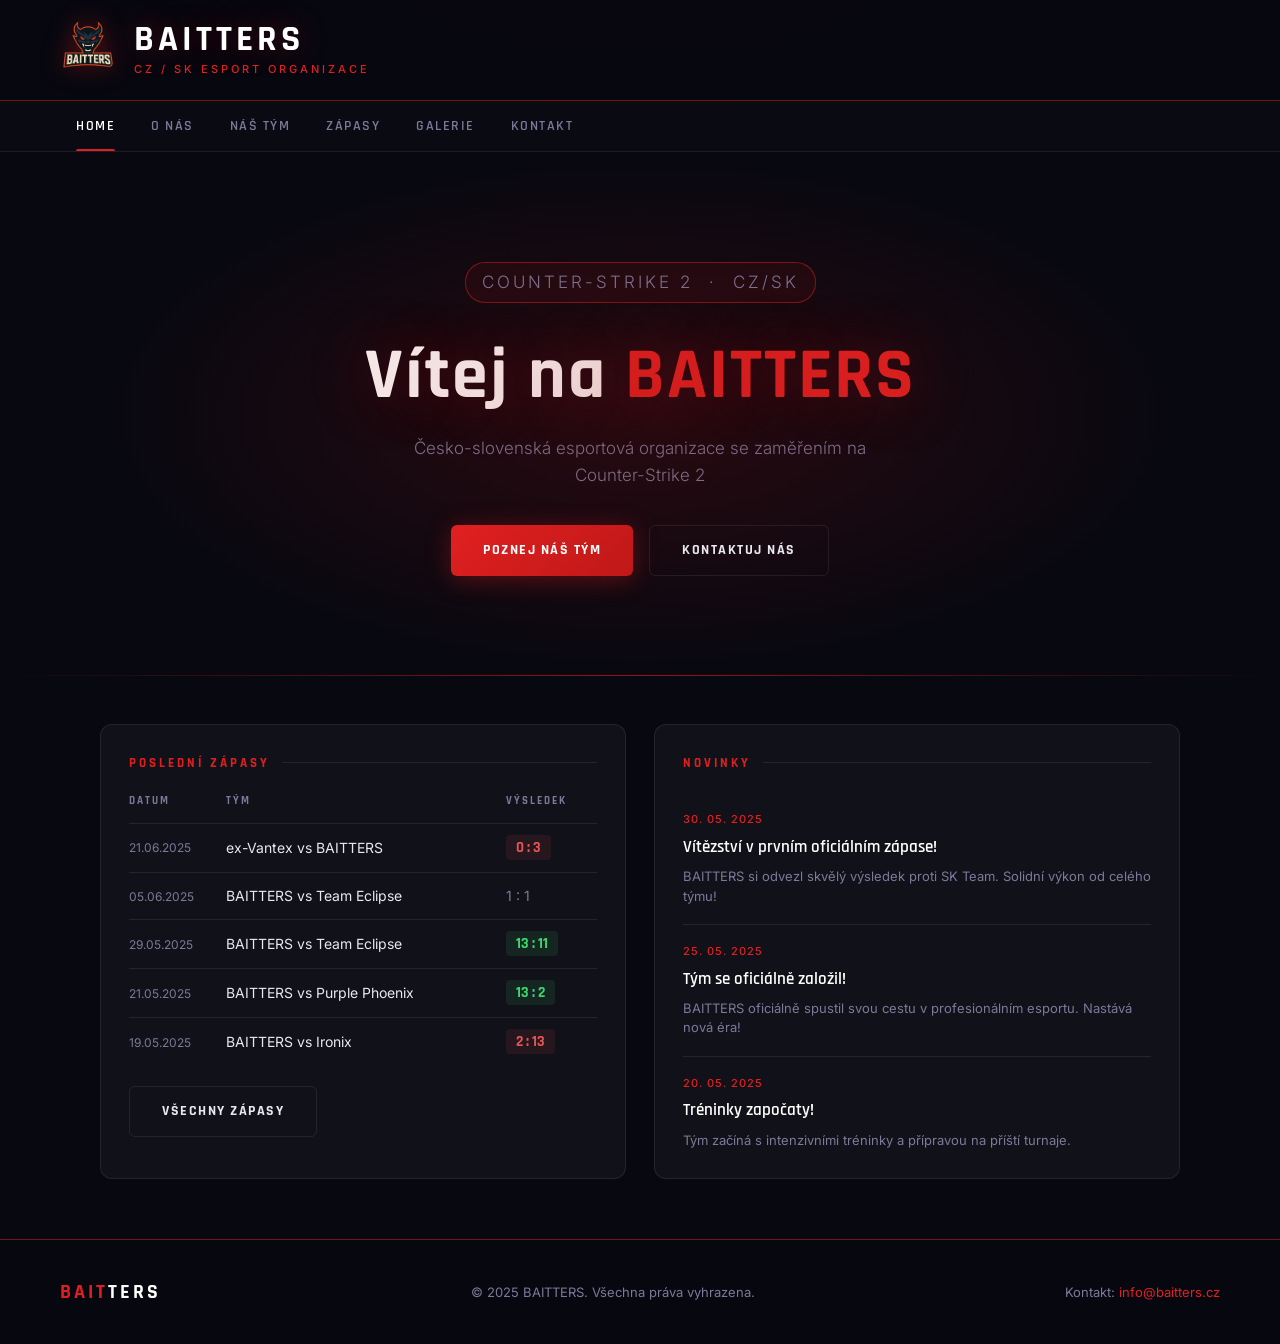
==== commit 2622c592: "Update index.html" ====
--- a/index.html
+++ b/index.html
@@ -1,4 +1,4 @@
-﻿<!DOCTYPE html>
+<!DOCTYPE html>
 <html lang="cs">
 <head>
   <meta charset="UTF-8">
@@ -7,7 +7,6 @@
   <link rel="stylesheet" href="style.css">
 </head>
 <body>
-
 <!-- HLAVIČKA -->
 <header class="top-header">
   <div class="logo-box">
@@ -18,7 +17,6 @@
     <p>CZ / SK Esport Organizace</p>
   </div>
 </header>
-
 <!-- NAVIGACE -->
 <nav class="nav">
   <a href="index.html" class="active">Home</a>
@@ -28,7 +26,6 @@
   <a href="galerie.html">Galerie</a>
   <a href="kontakt.html">Kontakt</a>
 </nav>
-
 <!-- HERO -->
 <section class="hero-section">
   <div class="hero-content">
@@ -41,10 +38,8 @@
     </div>
   </div>
 </section>
-
 <!-- OBSAH — ZÁPASY + NOVINY -->
 <section class="main-content-layout">
-
   <!-- LEVÝ SLOUPEC — ZÁPASY -->
   <div class="card">
     <p class="section-title">Poslední zápasy</p>
@@ -58,66 +53,59 @@
       </thead>
       <tbody>
         <tr>
-          <td>30.05.2025</td>
-          <td>BAITTERS vs SK Team</td>
-          <td><span class="score-win">16 : 4</span></td>
+          <td>21.06.2025</td>
+          <td>ex-Vantex vs BAITTERS</td>
+          <td><span class="score-loss">0 : 3</span></td>
         </tr>
         <tr>
-          <td>28.05.2025</td>
-          <td>BAITTERS vs CZ Pro</td>
-          <td><span class="score-loss">8 : 16</span></td>
+          <td>05.06.2025</td>
+          <td>BAITTERS vs Team Eclipse</td>
+          <td><span style="color: var(--text-muted);">1 : 1</span></td>
         </tr>
         <tr>
-          <td>26.05.2025</td>
-          <td>BAITTERS vs EU Squad</td>
+          <td>29.05.2025</td>
+          <td>BAITTERS vs Team Eclipse</td>
           <td><span class="score-win">13 : 11</span></td>
         </tr>
         <tr>
-          <td>24.05.2025</td>
-          <td>BAITTERS vs Rivals</td>
-          <td><span class="score-win">16 : 2</span></td>
+          <td>21.05.2025</td>
+          <td>BAITTERS vs Purple Phoenix</td>
+          <td><span class="score-win">13 : 2</span></td>
         </tr>
         <tr>
-          <td>22.05.2025</td>
-          <td>BAITTERS vs RedHot</td>
-          <td><span class="score-loss">7 : 16</span></td>
+          <td>19.05.2025</td>
+          <td>BAITTERS vs Ironix</td>
+          <td><span class="score-loss">2 : 13</span></td>
         </tr>
       </tbody>
     </table>
     <a href="zapasy.html" class="btn btn-secondary" style="margin-top:20px;">Všechny zápasy</a>
   </div>
-
   <!-- PRAVÝ SLOUPEC — NOVINY -->
   <div class="card">
     <p class="section-title">Novinky</p>
-
     <div class="news-item">
       <div class="news-date">30. 05. 2025</div>
       <h4>Vítězství v prvním oficiálním zápase!</h4>
       <p>BAITTERS si odvezl skvělý výsledek proti SK Team. Solidní výkon od celého týmu!</p>
     </div>
-
     <div class="news-item">
       <div class="news-date">25. 05. 2025</div>
       <h4>Tým se oficiálně založil!</h4>
       <p>BAITTERS oficiálně spustil svou cestu v profesionálním esportu. Nastává nová éra!</p>
     </div>
-
     <div class="news-item">
       <div class="news-date">20. 05. 2025</div>
       <h4>Tréninky započaty!</h4>
       <p>Tým začíná s intenzivními tréninky a přípravou na příští turnaje.</p>
     </div>
   </div>
-
 </section>
-
 <!-- FOOTER -->
 <footer class="footer">
   <div class="footer-brand"><span>BAIT</span>TERS</div>
   <p>&copy; 2025 BAITTERS. Všechna práva vyhrazena.</p>
   <p>Kontakt: <a href="mailto:info@baitters.cz">info@baitters.cz</a></p>
 </footer>
-
 </body>
 </html>
--- a/style.css
+++ b/style.css
@@ -415,6 +415,147 @@
 .content-box a { color: var(--red); text-decoration: none; }
 .content-box a:hover { text-decoration: underline; }
 
+/* ---- ABOUT PAGE ---- */
+.about-page {
+  max-width: 1180px;
+}
+
+.about-hero {
+  display: grid;
+  grid-template-columns: minmax(0, 1.5fr) minmax(280px, 0.8fr);
+  gap: 28px;
+  align-items: stretch;
+  margin-bottom: 28px;
+}
+
+.about-copy {
+  position: relative;
+  overflow: hidden;
+  min-height: 300px;
+  padding: 42px;
+  border: 1px solid var(--border);
+  border-radius: 12px;
+  background:
+    linear-gradient(135deg, rgba(224,32,32,0.18), transparent 44%),
+    rgba(255,255,255,0.04);
+}
+
+.about-copy::after {
+  content: 'BAITTERS';
+  position: absolute;
+  right: -8px;
+  bottom: -32px;
+  font-family: 'Rajdhani', sans-serif;
+  font-size: 112px;
+  font-weight: 700;
+  letter-spacing: 8px;
+  color: rgba(255,255,255,0.035);
+  line-height: 1;
+  pointer-events: none;
+}
+
+.about-kicker {
+  display: inline-flex;
+  margin-bottom: 18px;
+  color: var(--red);
+  font-family: 'Rajdhani', sans-serif;
+  font-size: 13px;
+  font-weight: 700;
+  letter-spacing: 3px;
+  text-transform: uppercase;
+}
+
+.about-copy h2 {
+  margin-bottom: 18px;
+  font-size: 56px;
+  line-height: 1;
+}
+
+.about-copy p {
+  position: relative;
+  max-width: 660px;
+  color: #b8b8d0;
+  font-size: 17px;
+  z-index: 1;
+}
+
+.about-panel {
+  display: grid;
+  gap: 14px;
+}
+
+.about-panel div {
+  display: flex;
+  flex-direction: column;
+  justify-content: center;
+  min-height: 88px;
+  padding: 22px;
+  border: 1px solid var(--border);
+  border-left: 3px solid var(--red);
+  border-radius: 10px;
+  background: var(--bg-card);
+}
+
+.about-panel strong {
+  font-family: 'Rajdhani', sans-serif;
+  font-size: 34px;
+  line-height: 1;
+  color: var(--white);
+}
+
+.about-panel span {
+  margin-top: 6px;
+  color: var(--text-muted);
+  font-size: 12px;
+  font-weight: 600;
+  letter-spacing: 1.5px;
+  text-transform: uppercase;
+}
+
+.about-grid {
+  display: grid;
+  grid-template-columns: repeat(2, minmax(0, 1fr));
+  gap: 20px;
+}
+
+.about-card {
+  position: relative;
+  min-height: 190px;
+  margin-bottom: 0;
+  padding: 30px;
+  overflow: hidden;
+  transition: border-color 0.25s, background 0.25s, transform 0.25s;
+}
+
+.about-card:hover {
+  border-color: var(--border-red);
+  background: var(--bg-card-hv);
+  transform: translateY(-3px);
+}
+
+.about-number {
+  position: absolute;
+  top: 20px;
+  right: 24px;
+  font-family: 'Rajdhani', sans-serif;
+  font-size: 42px;
+  font-weight: 700;
+  color: rgba(255,255,255,0.05);
+  line-height: 1;
+}
+
+.about-card h3 {
+  margin-bottom: 14px;
+  color: var(--white);
+  font-size: 22px;
+}
+
+.about-card p {
+  max-width: 520px;
+  color: #9b9bbb;
+  line-height: 1.7;
+}
+
 /* ---- GALLERY ---- */
 .gallery-grid {
   display: grid;
@@ -611,6 +752,10 @@
 @media (max-width: 900px) {
   .main-content-layout { grid-template-columns: 1fr; padding: 0 24px; }
   .main-content { padding: 32px 24px; }
+  .about-hero { grid-template-columns: 1fr; }
+  .about-copy { min-height: auto; padding: 32px; }
+  .about-copy h2 { font-size: 46px; }
+  .about-grid { grid-template-columns: 1fr; }
   .team-section { padding: 32px 24px; }
   .top-header { padding: 14px 24px; }
   .nav { padding: 0 12px; gap: 0; overflow-x: auto; }
@@ -625,6 +770,12 @@
   .title-box h1 { font-size: 28px; }
   .hero-content h2 { font-size: 36px; }
   .hero-buttons { flex-direction: column; align-items: center; }
+  .about-copy { padding: 28px 22px; }
+  .about-copy::after { font-size: 64px; right: -18px; bottom: -18px; }
+  .about-copy h2 { font-size: 38px; }
+  .about-copy p { font-size: 15px; }
+  .about-panel strong { font-size: 28px; }
+  .about-card { min-height: auto; padding: 26px 22px; }
   .nav a { font-size: 12px; padding: 12px 10px; }
   .footer { flex-direction: column; text-align: center; }
 }
@@ -736,10 +887,10 @@
 
 .player-avatar {
   position: relative;
-  width: 100px;
-  height: 100px;
+  width: 128px;
+  height: 128px;
   margin: 16px auto 0;
-  border-radius: 50%;
+  border-radius: 8px;
   overflow: hidden;
   border: 2px solid var(--border-red);
   background: rgba(160,16,16,0.1);
@@ -751,9 +902,10 @@
 .player-avatar img {
   width: 100%;
   height: 100%;
-  object-fit: cover;
+  object-fit: contain;
   position: absolute;
   inset: 0;
+  background: rgba(8,8,16,0.72);
 }
 
 .avatar-placeholder {
@@ -762,6 +914,10 @@
   font-weight: 700;
   color: var(--border-red);
   z-index: 1;
+}
+
+.player-avatar img + .avatar-placeholder {
+  display: none;
 }
 
 .player-card-body {
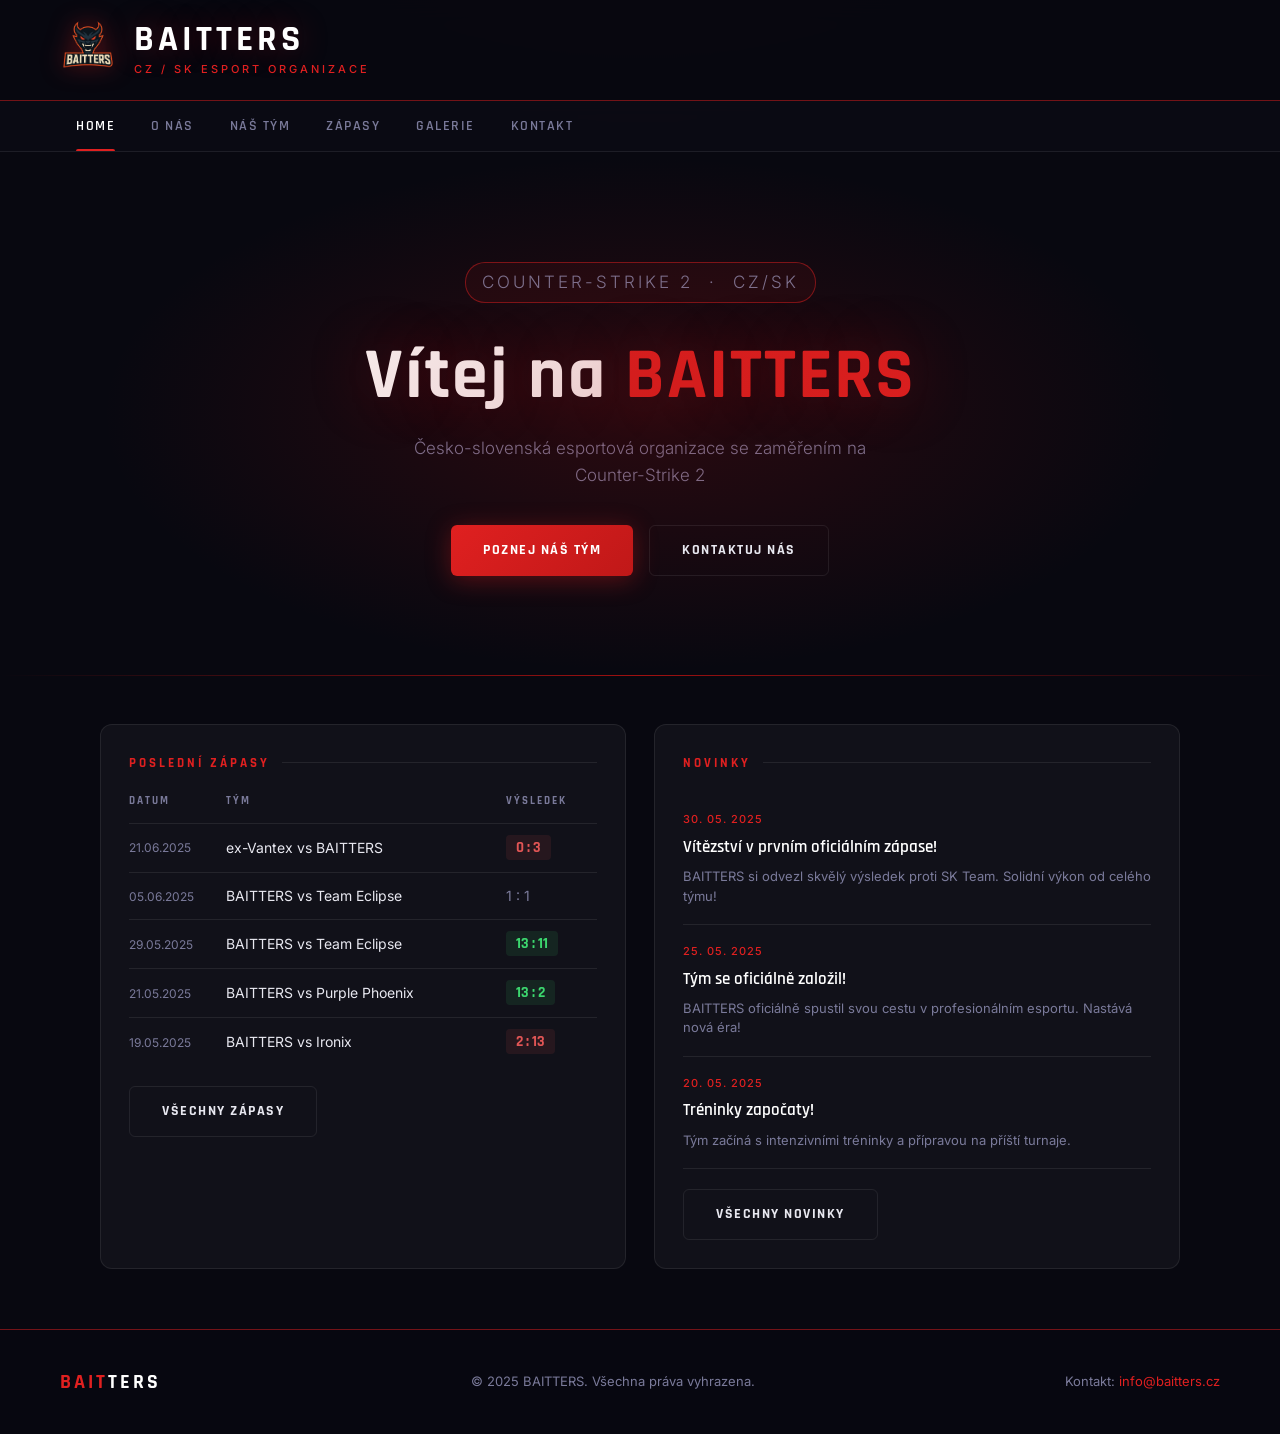
==== commit 10b1065a: "Update index.html" ====
--- a/index.html
+++ b/index.html
@@ -99,6 +99,7 @@
       <h4>Tréninky započaty!</h4>
       <p>Tým začíná s intenzivními tréninky a přípravou na příští turnaje.</p>
     </div>
+    <a href="novinky.html" class="btn btn-secondary" style="margin-top:20px;">Všechny novinky</a>
   </div>
 </section>
 <!-- FOOTER -->
